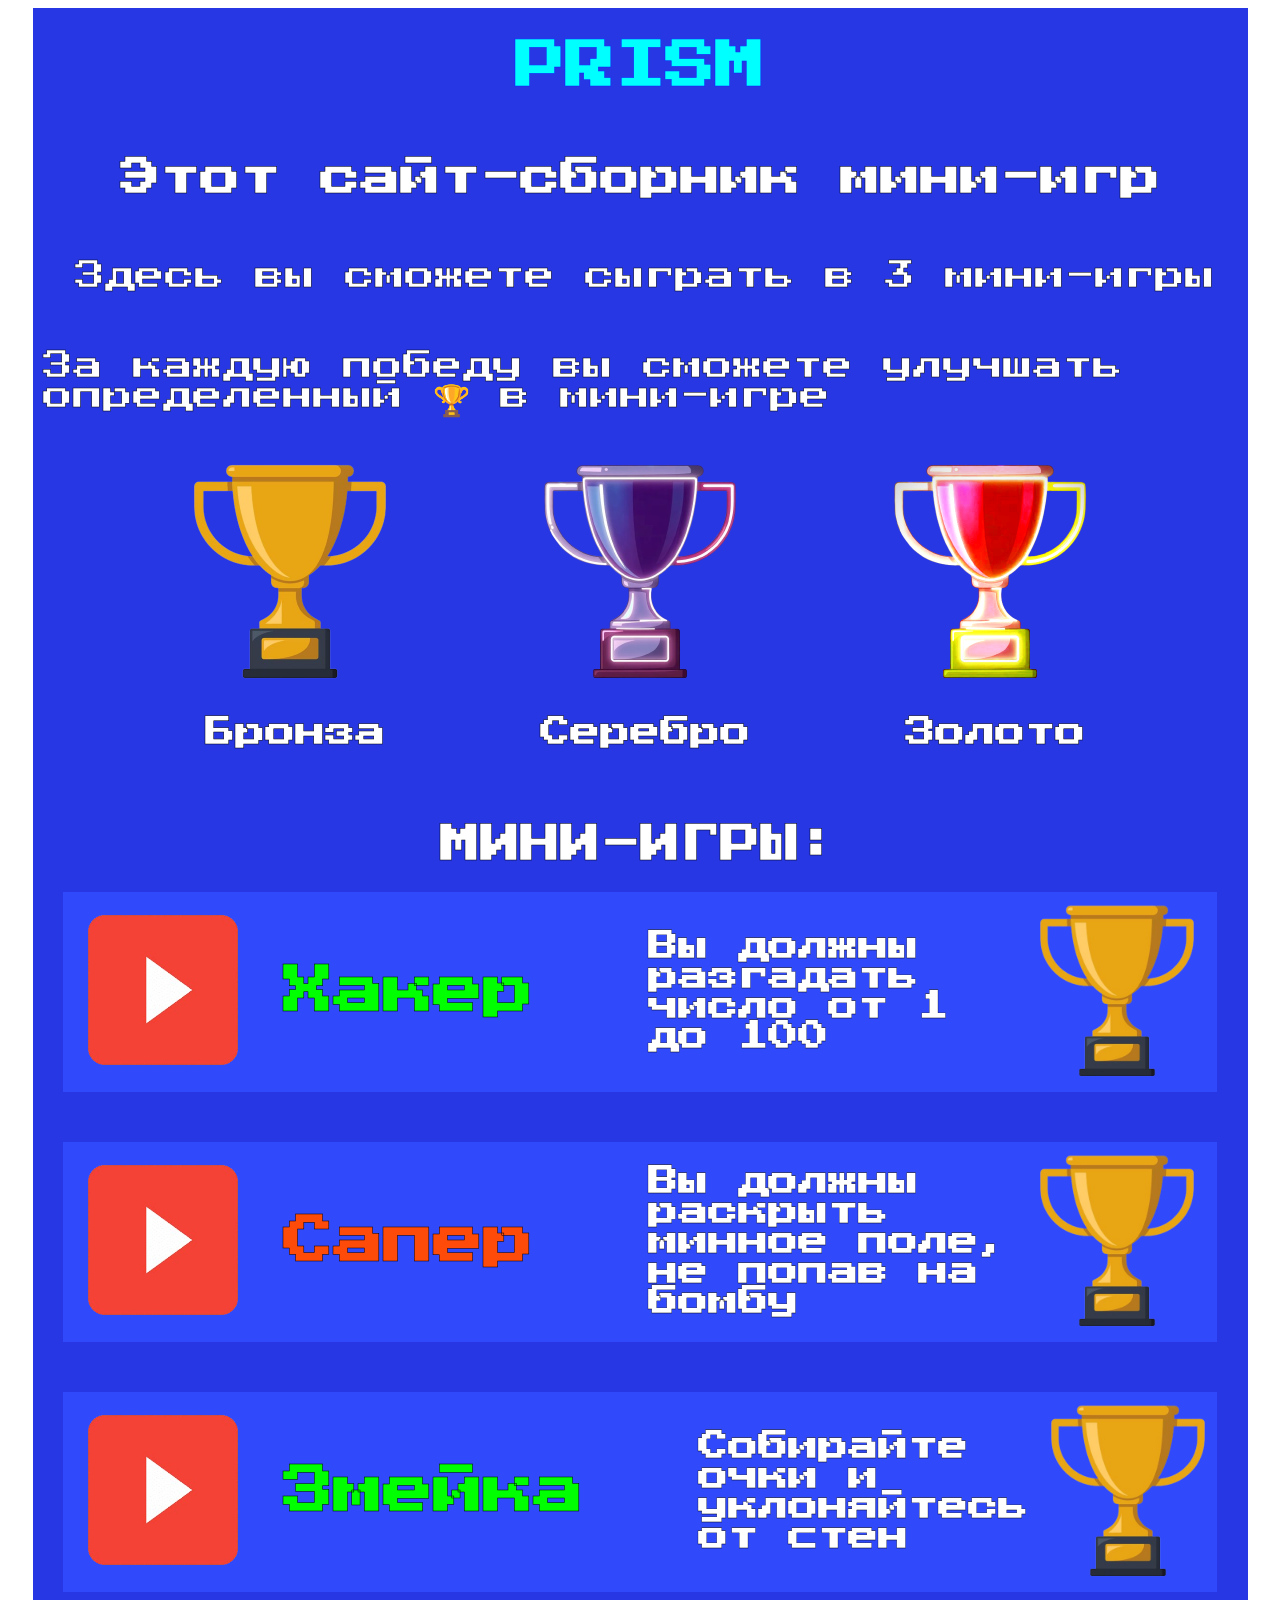
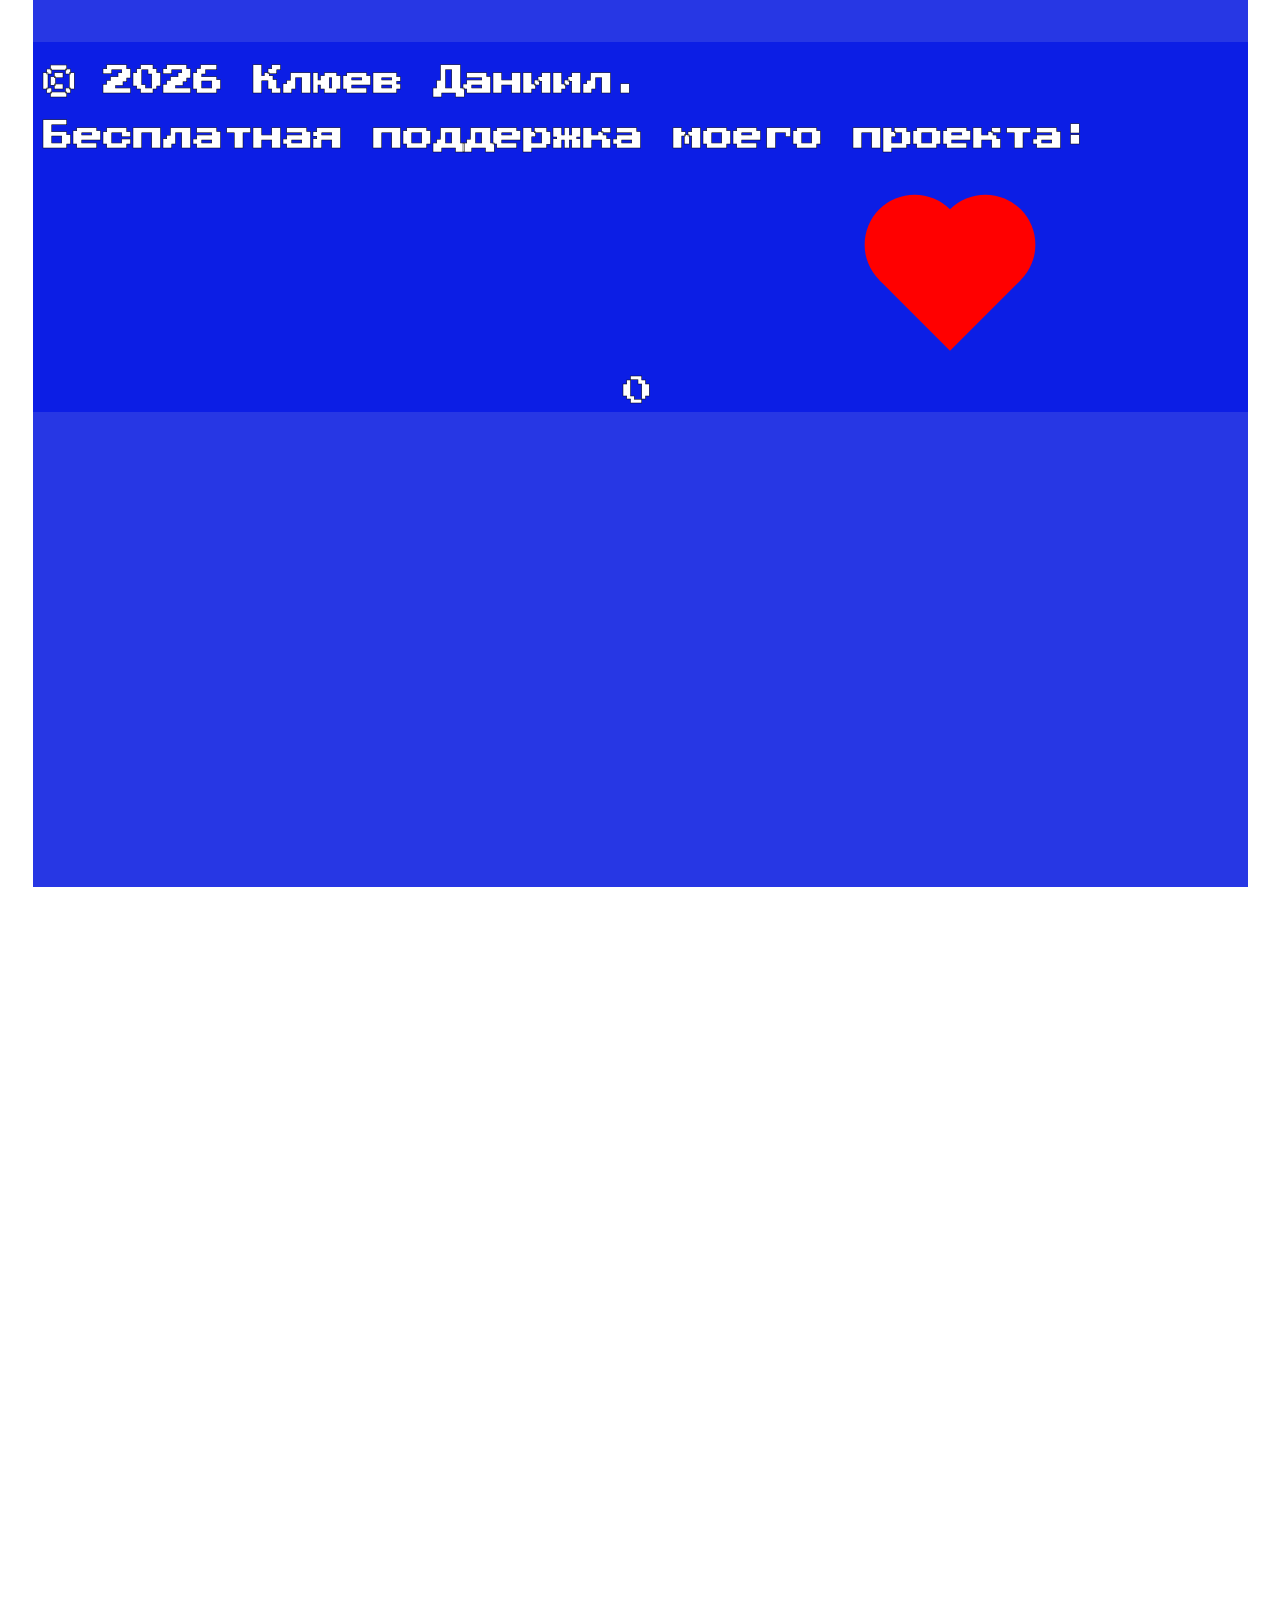
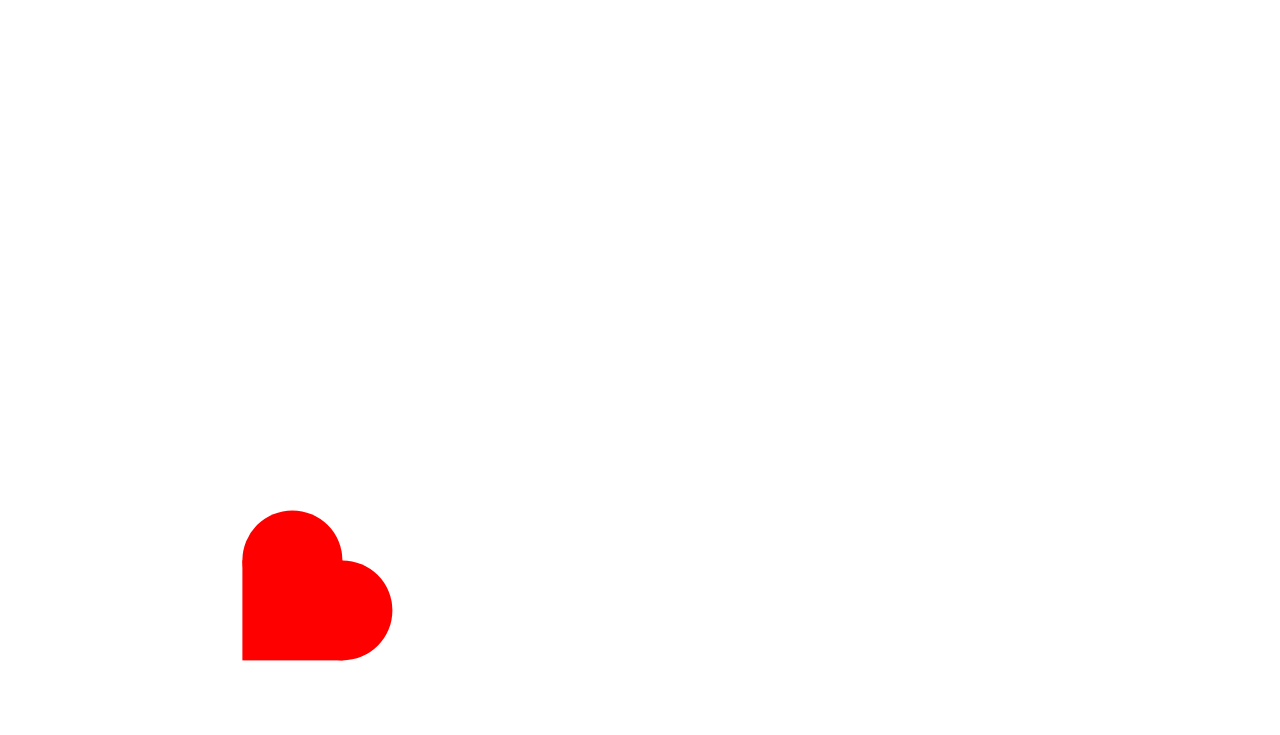
==== index.html @ 51610337 "Add files via upload" ====
<!doctype html>
<html lang="en">
	<head>
		<meta charset="UTF-8" />
		<meta name="viewport" content="width=device-width, initial-scale=1.0" />
		<title>Document</title>
		<link rel="stylesheet" href="style.css" />
		<link rel="preconnect" href="https://fonts.googleapis.com" />
		<link rel="preconnect" href="https://fonts.gstatic.com" crossorigin />
		<link
			href="https://fonts.googleapis.com/css2?family=Press+Start+2P&display=swap"
			rel="stylesheet"
		/>
	</head>
	<body>
		<div id="container">
			<div id="glavn">
				<h1 class="texts">PRISM</h1>
				<h2 class="opis">Этот сайт-сборник мини-игр</h2>
				<div class="opisan">
					<p class="text-opis">Здесь вы сможете сыграть в 3 мини-игры</p>
					<p class="text-opis" ">
						За каждую победу вы сможете улучшать определенный 🏆 в мини-игре
					</p>
				</div>
				<div id="priz">
				<div class="cart">
					<img src="trophy_78370-345-removebg-preview.png" class="img">
					<h1 class="text-opis">Бронза</h1>
				</div>
				<div class="cart">
						<img src="flux-kontext-DGOhT4C1s1jRq6PPq2Vd2-removebg-preview (1)фф.png" class="img">
					<h1 class="text-opis">Серебро</h1>
				</div>
				<div class="cart">
						<img src="flux-kontext-DGOhT4C1s1jRq6PPq2Vd2-removebg-preview (1).png" class="img">
					<h1 class="text-opis">Золото</h1>
				</div>
			</div>
			<h1 class="opis">МИНИ-ИГРЫ:</h1>
			<div class="mini-games">
				<div class="cartgames">
					<a href="hacker.html">
					<img src="png-transparent-computer-icons-responsive-web-design-theme-html-start-button-miscellaneous-template-angle-thumbnail-removebg-preview.png" class="imggame"></a>
					<h1 class="nazvgames">Хакер</h1>
					<h2 class="text-games">Вы должны разгадать число от 1 до 100</h2>
					<img src="trophy_78370-345-removebg-preview.png" id="guess-trophy" class="imggame">
				</div>
			</div>
			<div class="mini-games">
				<div class="cartgames">
					<a href="saper.html">
					<img src="png-transparent-computer-icons-responsive-web-design-theme-html-start-button-miscellaneous-template-angle-thumbnail-removebg-preview.png" class="imggame"></a>
					<h1 class="nazvgames" id="saper">Сапер</h1>
					<h2 class="text-games">Вы должны раскрыть минное поле, не попав на бомбу</h2>
					<img src="trophy_78370-345-removebg-preview.png" id="saper-trophy" class="imggame">
				</div>
			</div>
			<div class="mini-games">
				<div class="cartgames">
					<a href="snake.html">
					<img src="png-transparent-computer-icons-responsive-web-design-theme-html-start-button-miscellaneous-template-angle-thumbnail-removebg-preview.png" class="imggame"></a>
					<h1 class="nazvgames">Змейка</h1>
					<h2 class="text-games">Собирайте очки и уклоняйтесь от cтен </h2>
					<img src="trophy_78370-345-removebg-preview.png" id="snake-trophy" class="imggame">
				</div>
			</div>
			<footer>
				<h2 class="text-opis">© 2026 Клюев Даниил.</h2>
				<h2 class="text-opis">Бесплатная поддержка моего проекта:</h2>
				<div class="wrapper"></div>
			<button class="heart">
			
			<div class="beat"></div></button>
			<span id="count-heart" class="text-opis">0</span>
			</footer>
			</div>
		</div>

		<script src="script.js"></script>
	</body>
</html>
---- style.css ----
#container {
	display: flex;
	justify-content: center;
}
#glavn {
	width: 1215px;
	height: 2479px;
	background-color: #0013dfd8;
	display: flex;
	flex-direction: column;
	align-items: center;
}
.texts {
	font-family: "Press Start 2P", system-ui;
	font-size: 50px;
	-webkit-text-stroke: 0.5px #0f23ff;
	color: #00ffff;
}
.opis {
	font-family: "Press Start 2P", system-ui;
	font-size: 40px;
	-webkit-text-stroke: 0.5px black;
	color: #ffffff;
}
.opisan {
	display: flex;
	flex-direction: column;
	align-items: center;
}
.text-opis {
	font-family: "Press Start 2P", system-ui;
	font-size: 30px;
	-webkit-text-stroke: 0.5px black;
	color: #ffffff;
	padding-left: 10px;
}
.cart {
	display: flex;
	align-items: center;
	width: 350px;
	height: 250px;
	flex-direction: column;
}
.img {
	width: 250px;
	height: 250px;
}
#priz {
	display: flex;
	height: 350px;
}
.mini-games {
	display: flex;
	flex-direction: column;
	align-items: center;
	width: 100%;
	height: 250px;
}
.cartgames {
	width: 95%;
	height: 200px;
	background-color: #324dffd8;
	display: flex;
	align-items: center;
}
.nazvgames {
	font-family: "Press Start 2P", system-ui;
	font-size: 50px;
	-webkit-text-stroke: 0.5px black;
	color: #00ff00;
	padding-left: 20px;
}
.text-games {
	font-family: "Press Start 2P", system-ui;
	font-size: 30px;
	-webkit-text-stroke: 0.3px black;
	color: #ffffff;
	width: 400px;
	margin-left: 10%;
}
.imggame {
	width: 200px;
	height: 200px;
}
#saper {
	color: #ff4b0a;
}
.active-voted {
	color: red;
}
footer {
	background-color: #0013e7b0;
	height: 370px;
	width: 100%;
}
.wrapper {
	height: 200px;
	width: 200px;
	position: relative;
}
.heart {
	position: absolute;
	height: 100px;
	width: 100px;
	background-color: red;
	top: 1830px;
	left: 900px;
	border: none;
	transform: rotate(45deg);
}
.heart:focus {
	outline: none;
}
.heart::before,
.heart::after {
	content: "";
	position: absolute;
	height: 100%;
	width: 100%;
	background-color: red;
	border-radius: 50%;
}

.heart::before {
	top: -50px;
	left: 0;
}

.heart::after {
	top: 0;
	left: -50px;
}
.beat {
	height: 100px;
	width: 100px;
	background-color: red;
	position: absolute;
	top: 1830px;
	left: 900px;
	transform: rotate(45deg);
	transition: all 0.2s;
}

.beat::before,
.beat::after {
	content: "";
	position: absolute;
	height: 100%;
	width: 100%;
	background-color: red;
	border-radius: 50%;
}

.beat::before {
	top: -50px;
	left: 0;
}
.beat::after {
	top: 0;
	left: -50px;
}

.beat:active {
	transform: rotate(45deg) scale(1.2);
	opacity: 0;
}
#count-heart {
	margin-left: 580px;
}
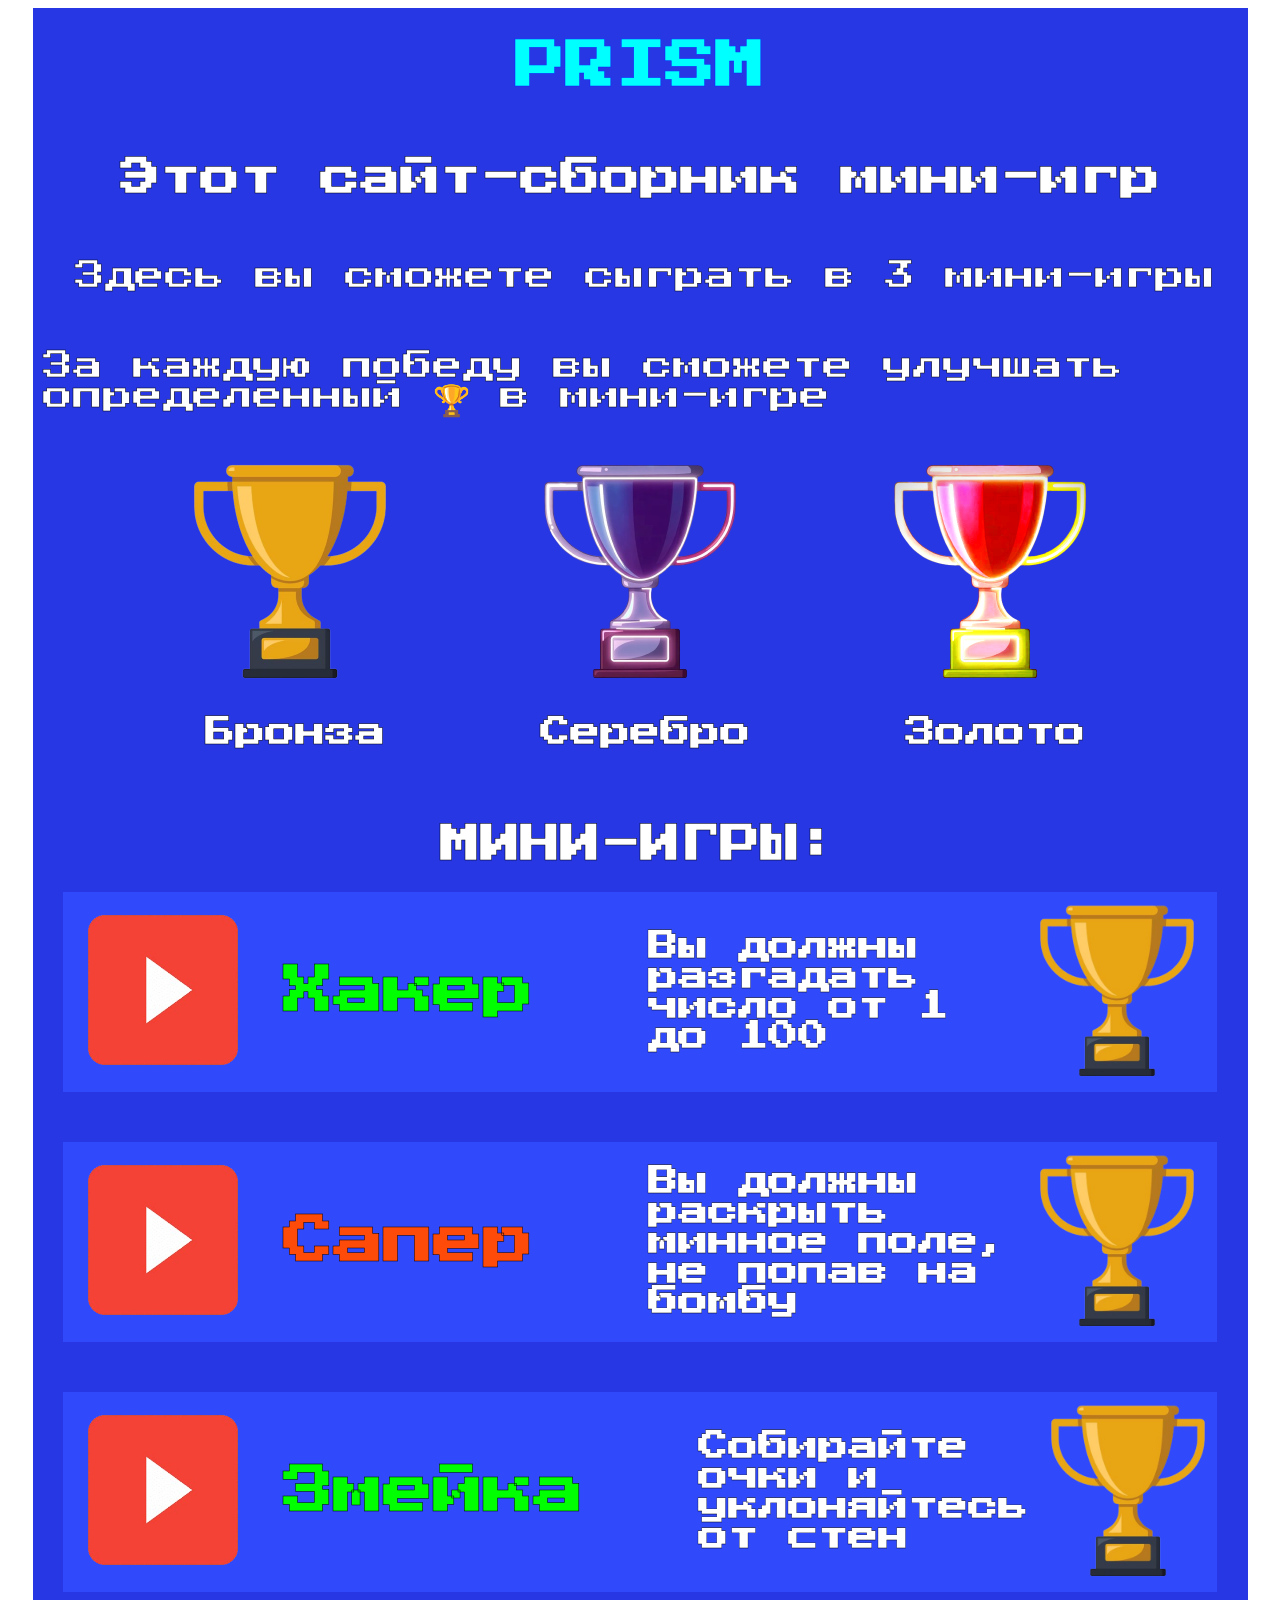
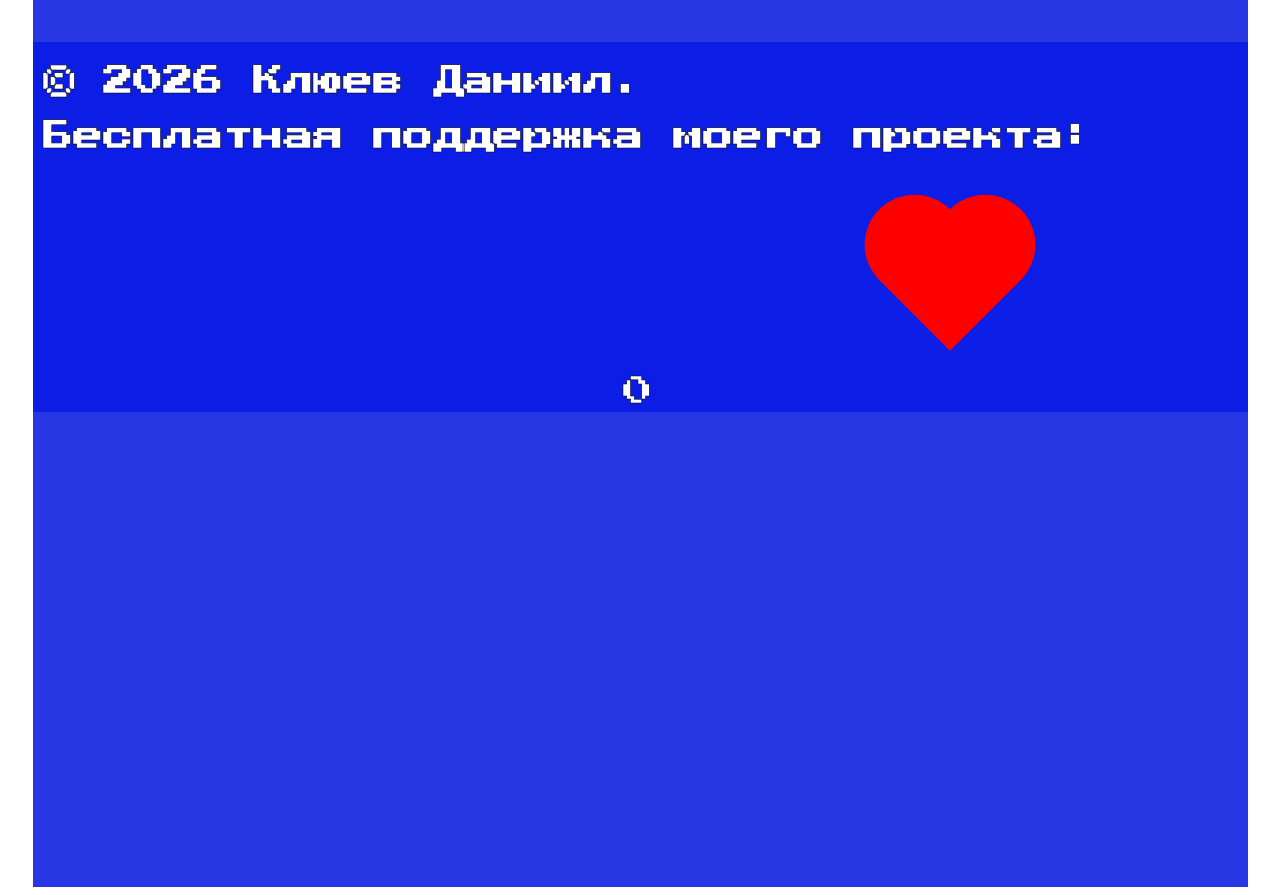
==== commit 2f0ef33f: "Update index.html" ====
--- a/index.html
+++ b/index.html
@@ -69,9 +69,7 @@
 				<h2 class="text-opis">© 2026 Клюев Даниил.</h2>
 				<h2 class="text-opis">Бесплатная поддержка моего проекта:</h2>
 				<div class="wrapper"></div>
-			<button class="heart">
-			
-			<div class="beat"></div></button>
+			<button class="heart"></button>
 			<span id="count-heart" class="text-opis">0</span>
 			</footer>
 			</div>
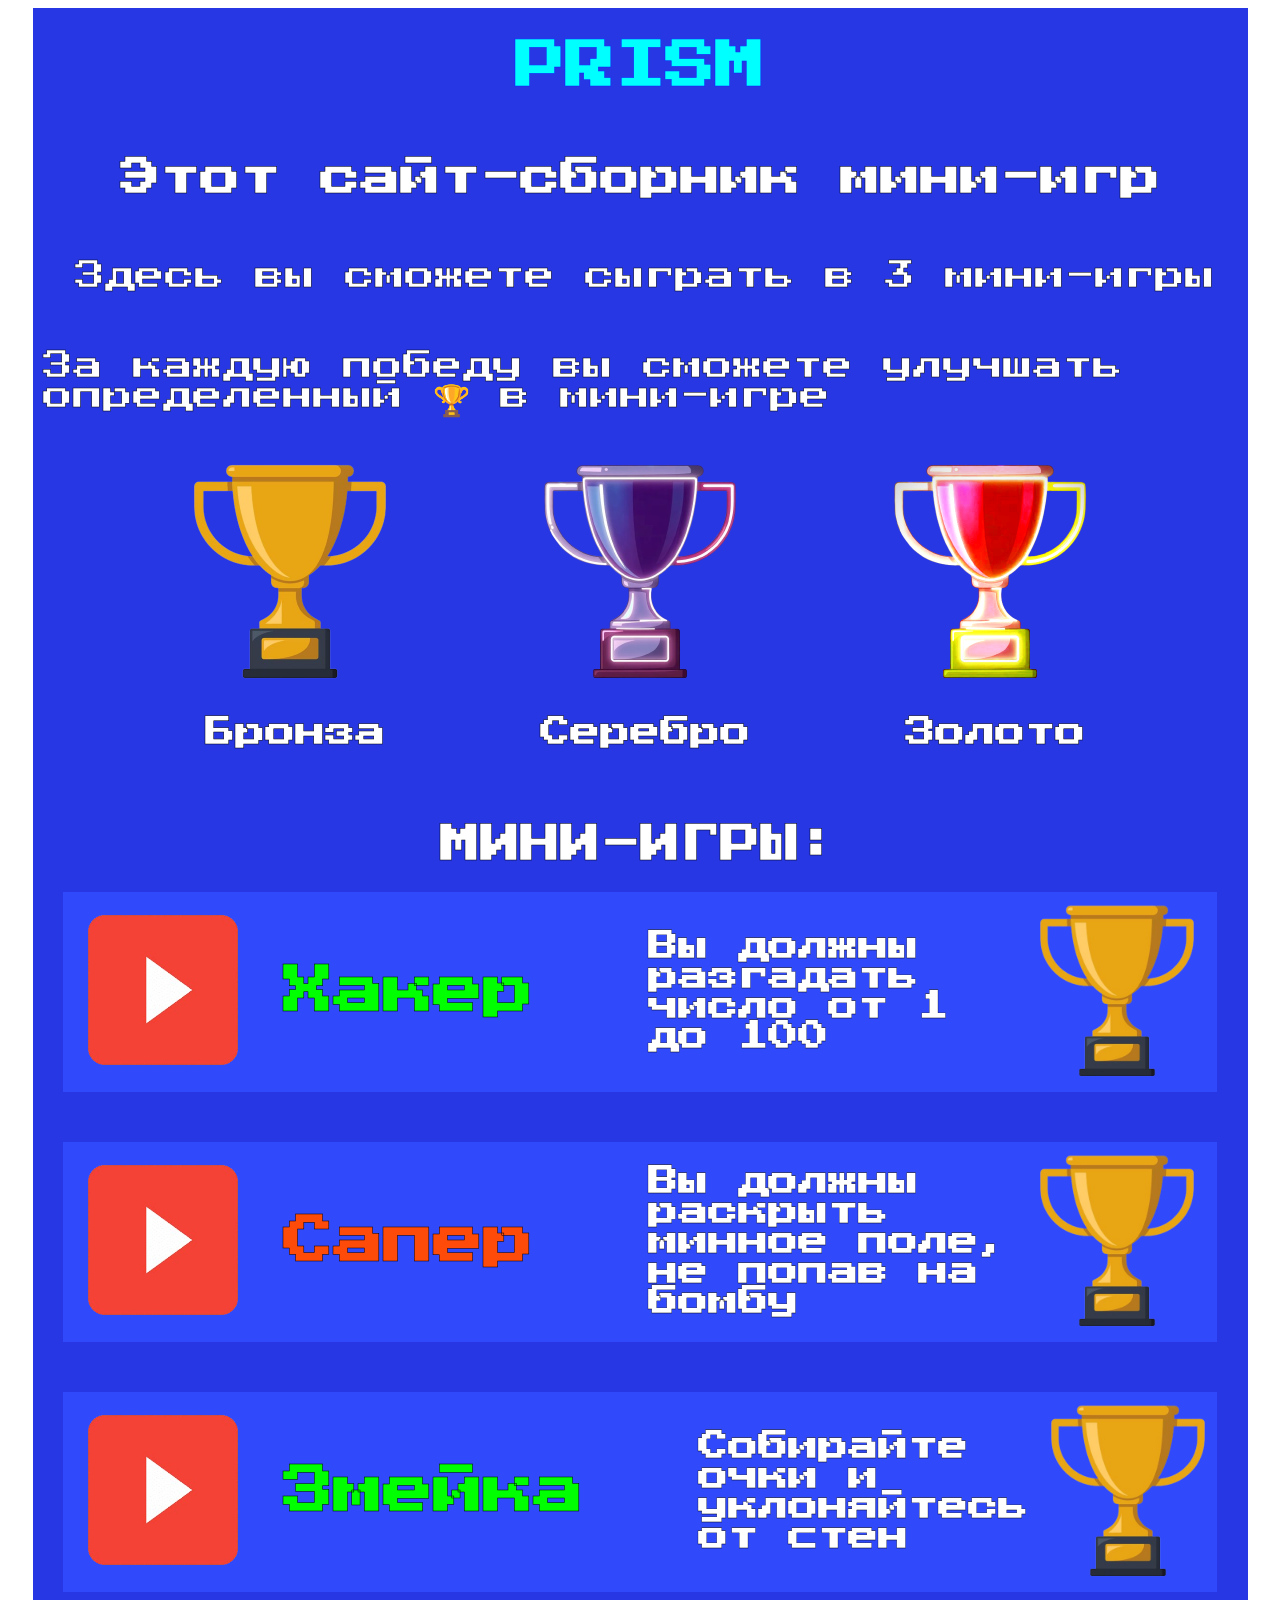
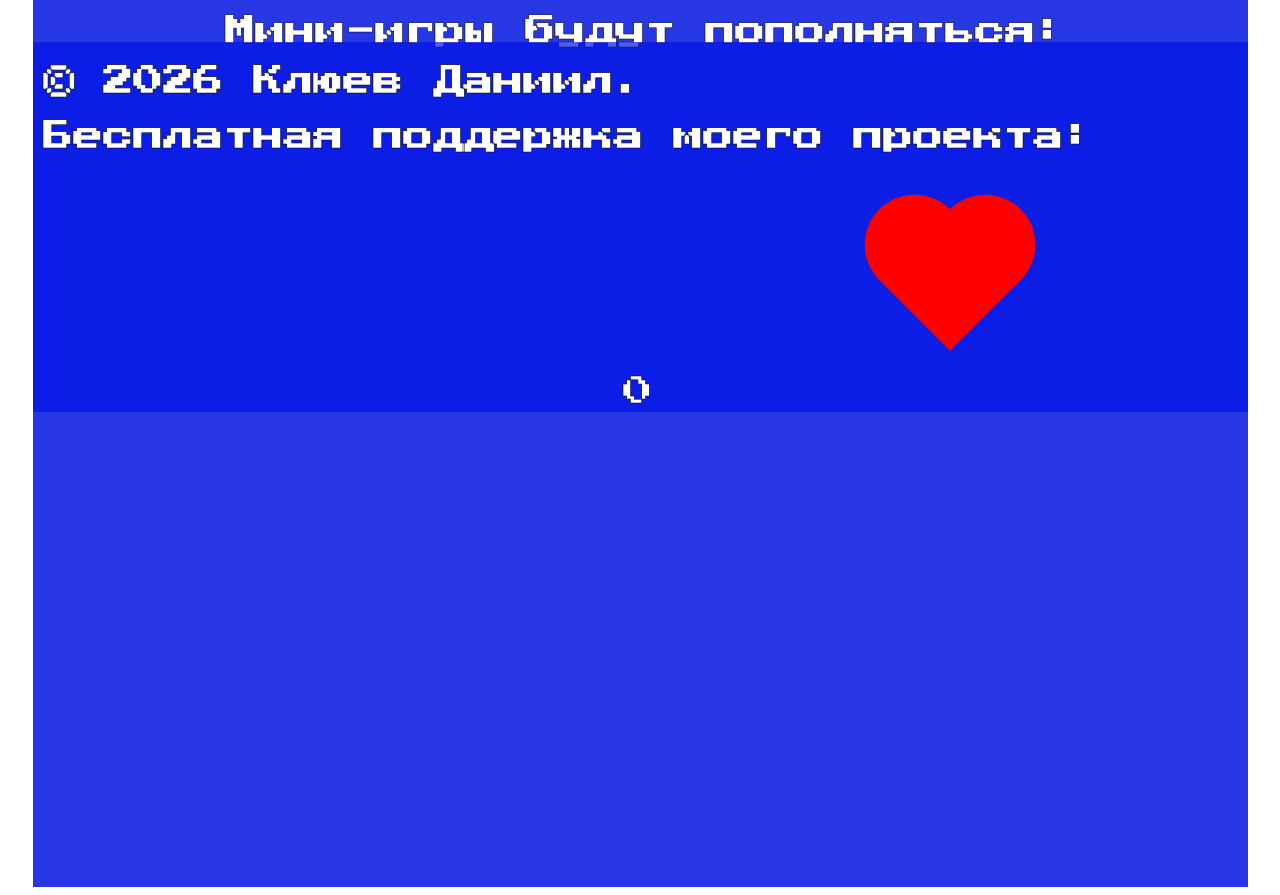
==== commit 79af4838: "Update index.html" ====
--- a/index.html
+++ b/index.html
@@ -64,6 +64,7 @@
 					<h2 class="text-games">Собирайте очки и уклоняйтесь от cтен </h2>
 					<img src="trophy_78370-345-removebg-preview.png" id="snake-trophy" class="imggame">
 				</div>
+				<h2 class="text-opis">Мини-игры будут пополняться:</h2>
 			</div>
 			<footer>
 				<h2 class="text-opis">© 2026 Клюев Даниил.</h2>
--- a/style.css
+++ b/style.css
@@ -130,40 +130,8 @@
 	top: 0;
 	left: -50px;
 }
-.beat {
-	height: 100px;
-	width: 100px;
-	background-color: red;
-	position: absolute;
-	top: 1830px;
-	left: 900px;
-	transform: rotate(45deg);
-	transition: all 0.2s;
-}
 
-.beat::before,
-.beat::after {
-	content: "";
-	position: absolute;
-	height: 100%;
-	width: 100%;
-	background-color: red;
-	border-radius: 50%;
-}
 
-.beat::before {
-	top: -50px;
-	left: 0;
-}
-.beat::after {
-	top: 0;
-	left: -50px;
-}
-
-.beat:active {
-	transform: rotate(45deg) scale(1.2);
-	opacity: 0;
-}
 #count-heart {
 	margin-left: 580px;
 }
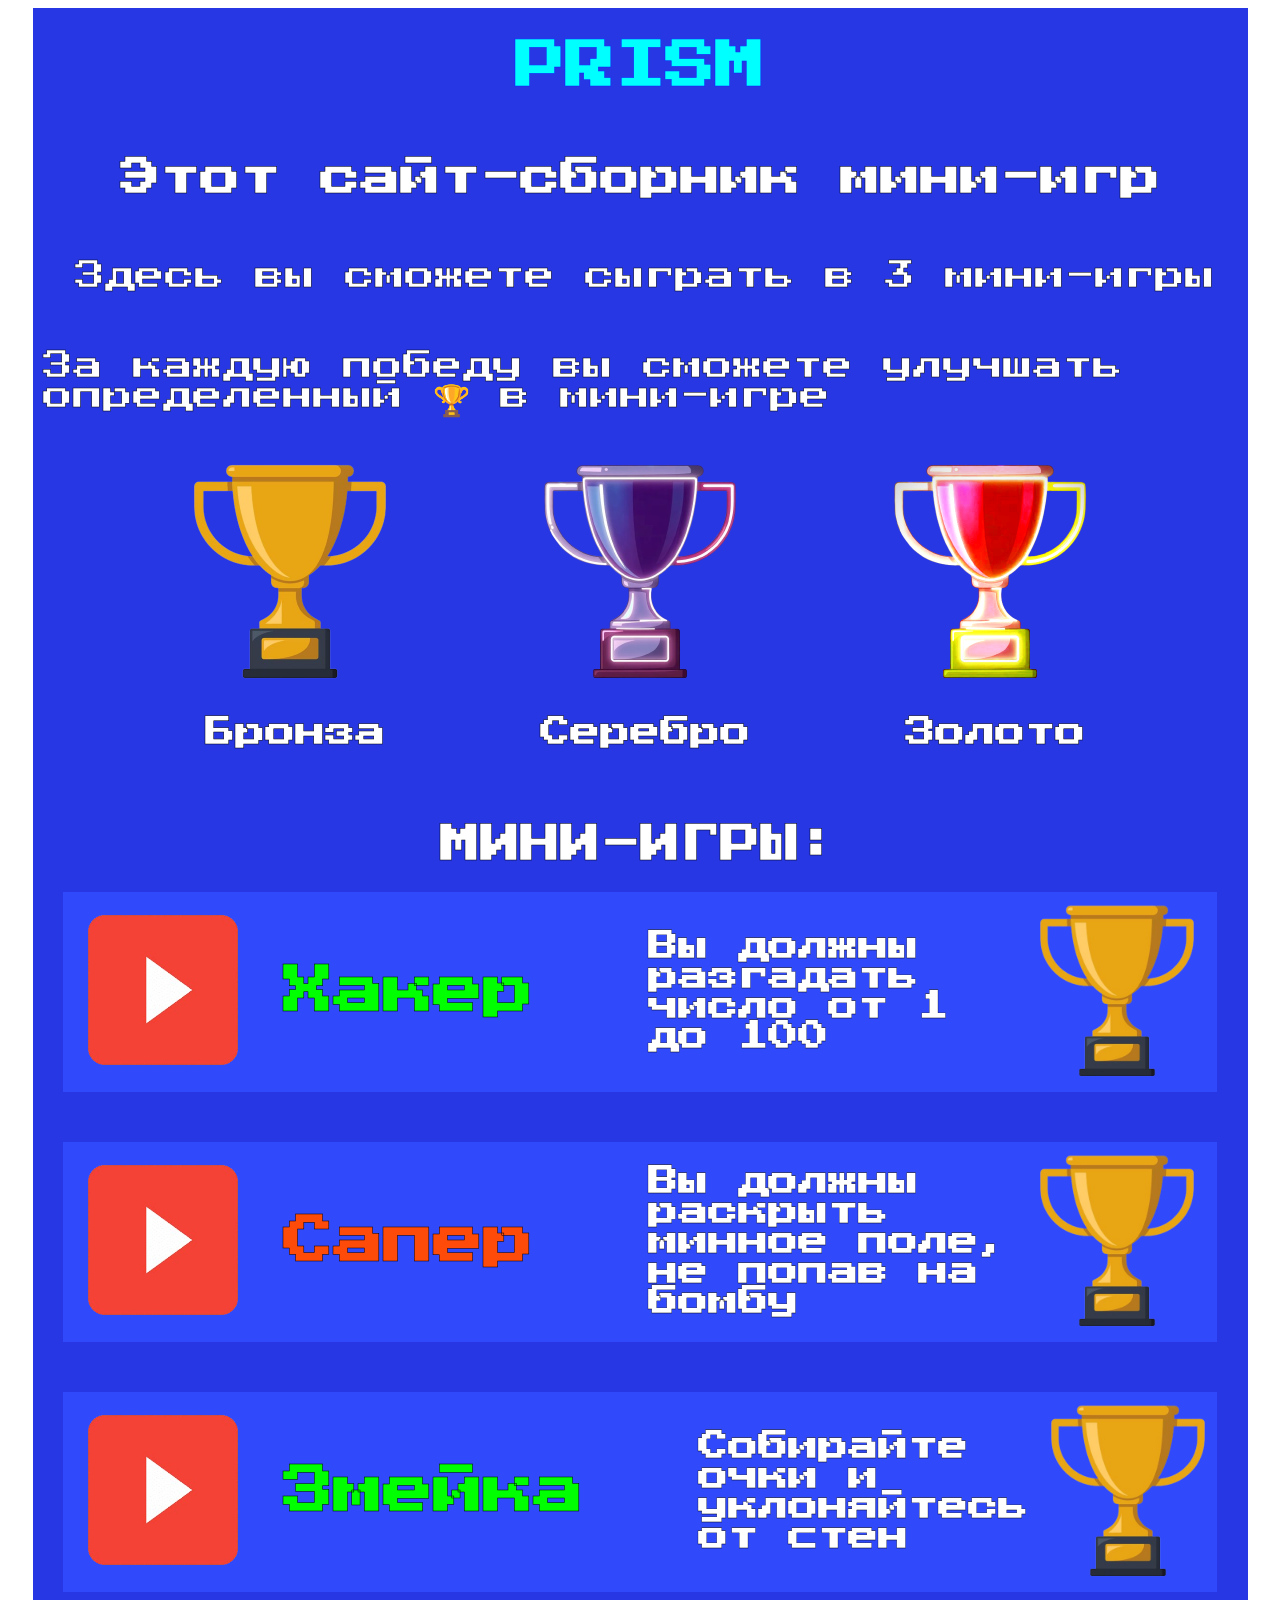
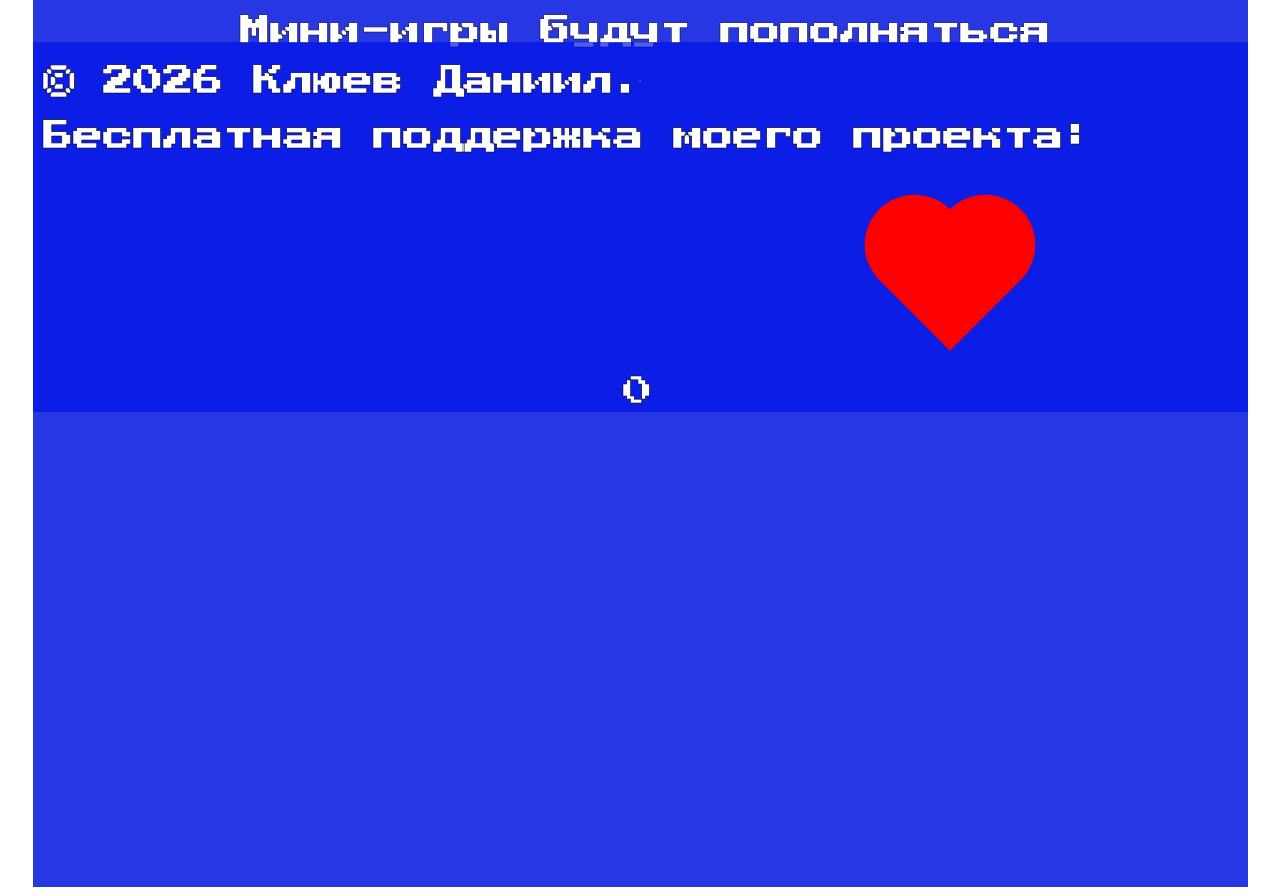
==== commit 694b3cb5: "Update index.html" ====
--- a/index.html
+++ b/index.html
@@ -64,7 +64,8 @@
 					<h2 class="text-games">Собирайте очки и уклоняйтесь от cтен </h2>
 					<img src="trophy_78370-345-removebg-preview.png" id="snake-trophy" class="imggame">
 				</div>
-				<h2 class="text-opis">Мини-игры будут пополняться:</h2>
+				<h2 class="text-opis">Мини-игры будут пополняться</h2>
+				<hr>
 			</div>
 			<footer>
 				<h2 class="text-opis">© 2026 Клюев Даниил.</h2>
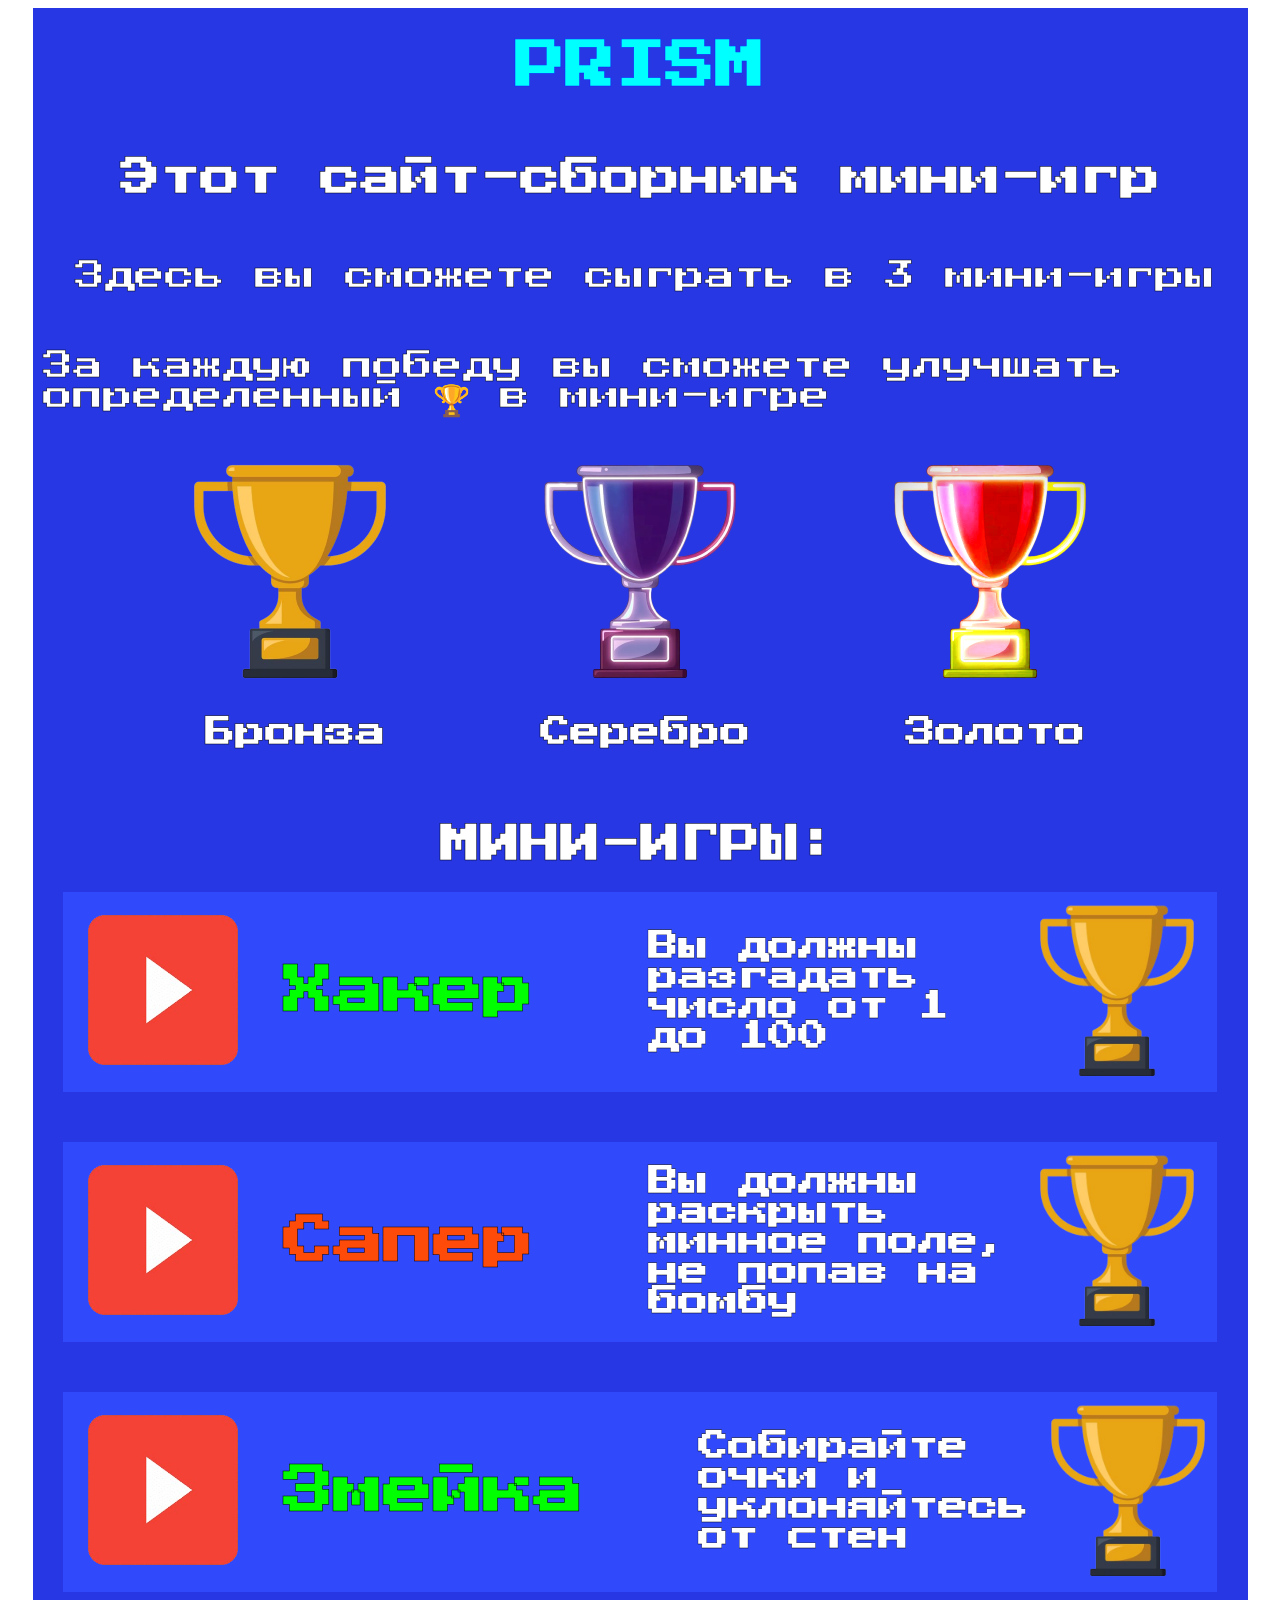
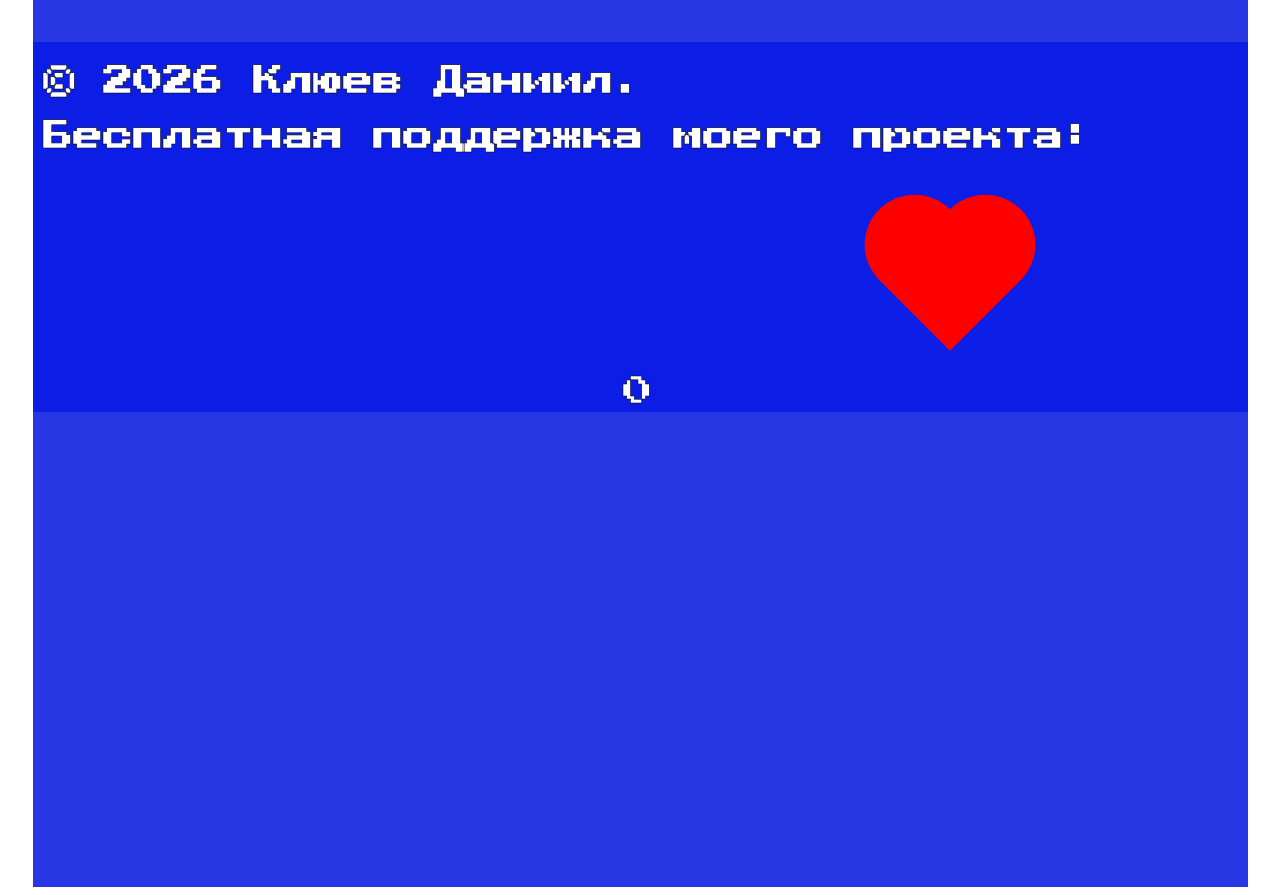
==== commit a89a69ef: "Update index.html" ====
--- a/index.html
+++ b/index.html
@@ -64,8 +64,6 @@
 					<h2 class="text-games">Собирайте очки и уклоняйтесь от cтен </h2>
 					<img src="trophy_78370-345-removebg-preview.png" id="snake-trophy" class="imggame">
 				</div>
-				<h2 class="text-opis">Мини-игры будут пополняться</h2>
-				<hr>
 			</div>
 			<footer>
 				<h2 class="text-opis">© 2026 Клюев Даниил.</h2>
